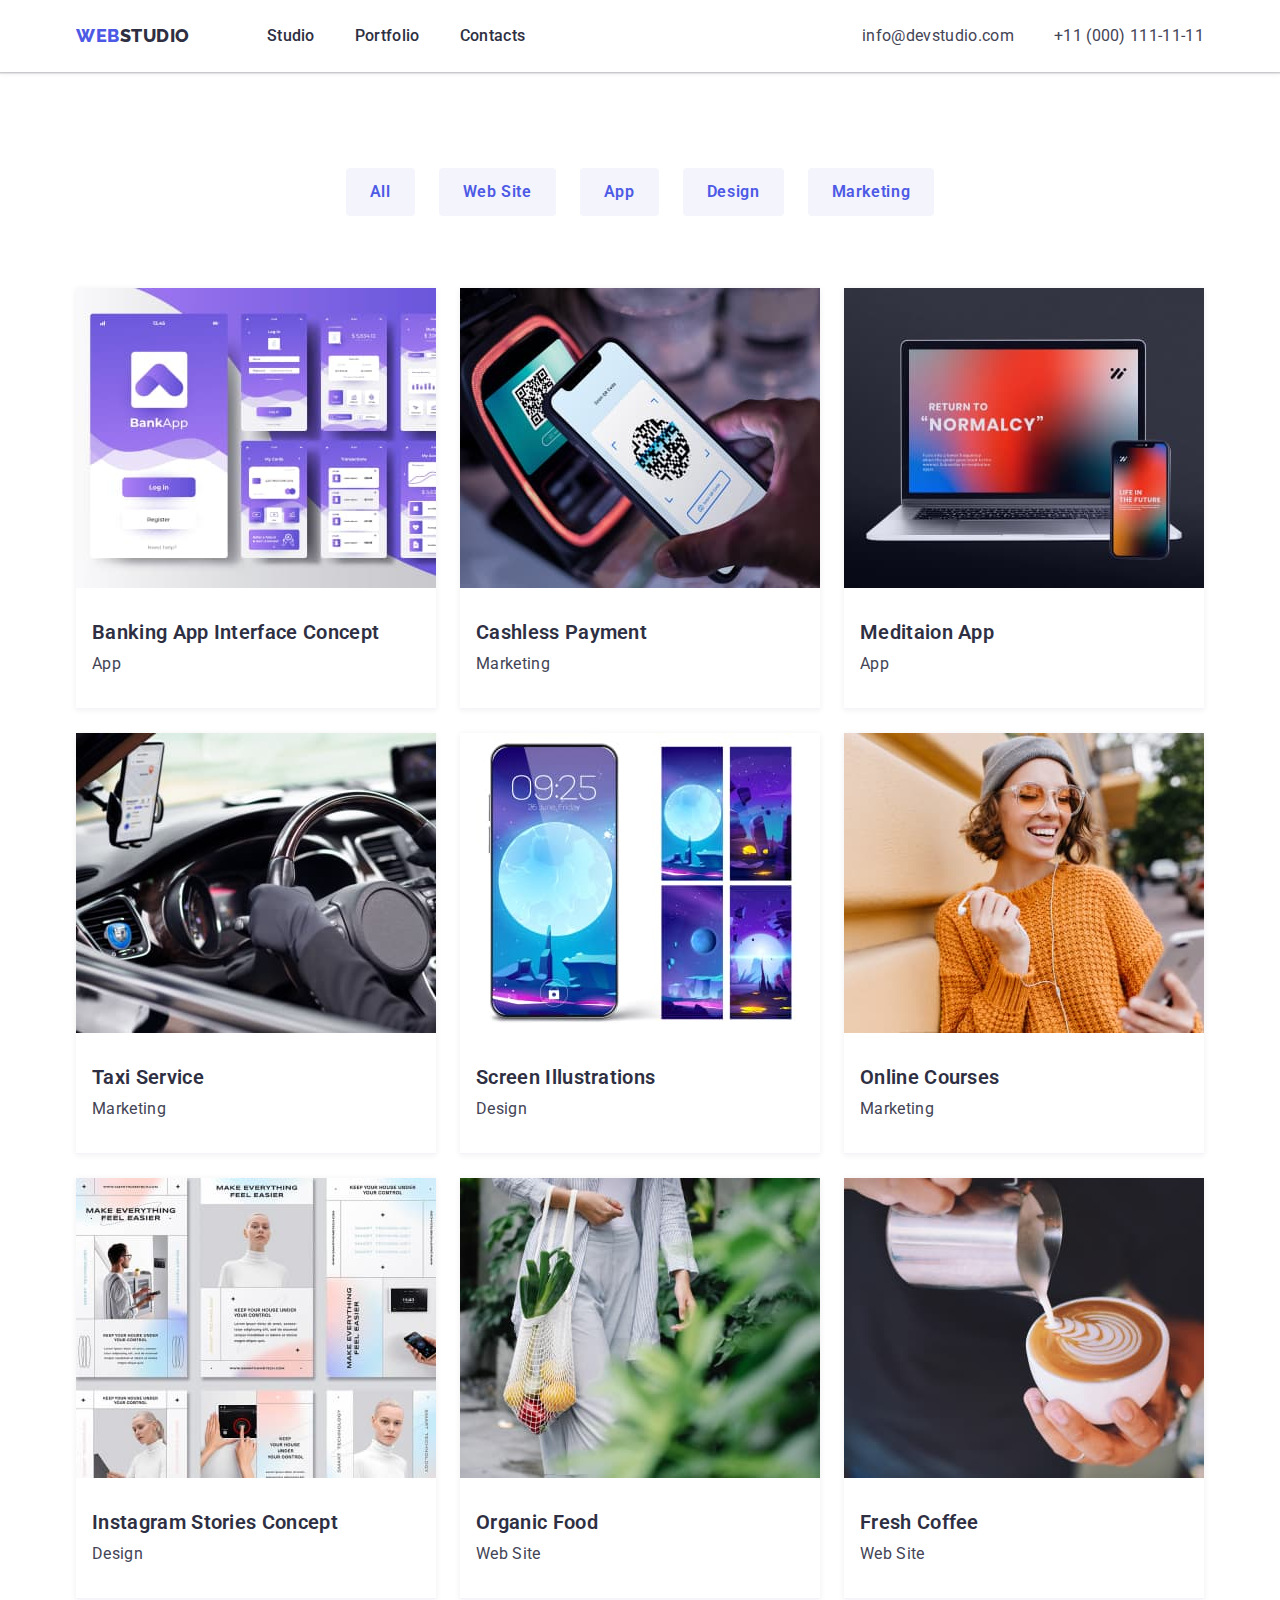
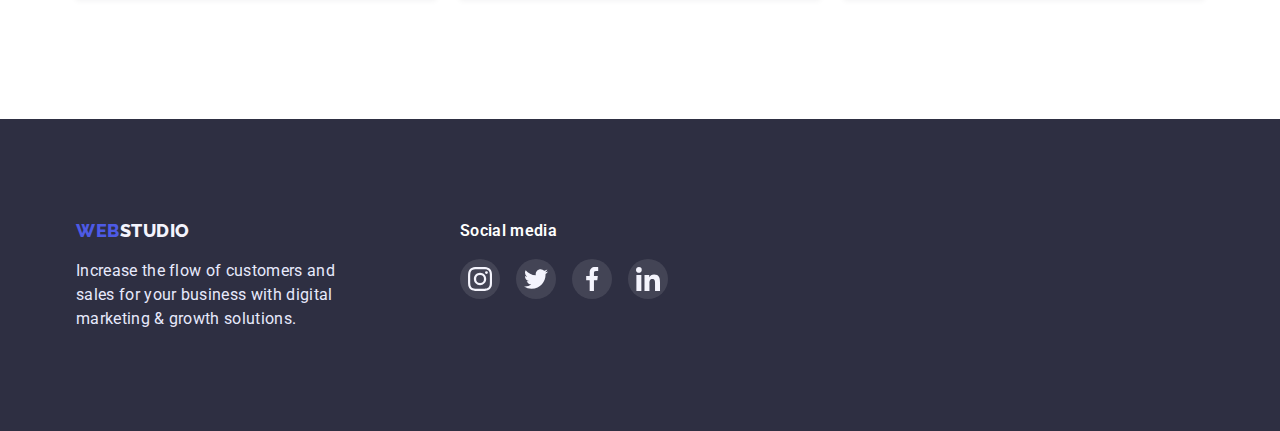
==== portfolio.html @ a47e3910 "Initial commit" ====
<!DOCTYPE html>
<html lang="en">
  <head>
    <meta charset="UTF-8" />
    <meta http-equiv="X-UA-Compatible" content="IE=edge" />
    <meta name="viewport" content="width=device-width, initial-scale=1.0" />
    <title>Portfolio</title>
    <link rel="preconnect" href="https://fonts.googleapis.com" />
    <link rel="preconnect" href="https://fonts.gstatic.com" crossorigin />
    <link
      href="https://fonts.googleapis.com/css2?family=Raleway:wght@700&family=Roboto:wght@400;500;700;900&display=swap"
      rel="stylesheet"
    />
    <link
      rel="stylesheet"
      href="https://cdn.jsdelivr.net/npm/modern-normalize@1.1.0/modern-normalize.min.css"
    />
    <link rel="stylesheet" href="./css/styles.css" />
  </head>

  <body>
    <!-- Header -->
    <header class="header">
      <div class="container header-container">
        <nav class="navigation">
          <a href="index.html" class="logo link">WEB<span class="header-logo">STUDIO</span></a>
          <ul class="navigation-list list">
            <li class="navigation-item">
              <a class="navigation-link link" href="index.html">Studio</a>
            </li>
            <li class="navigation-item">
              <a class="navigation-link link" href="portfolio.html">Portfolio</a>
            </li>
            <li class="navigation-item"><a class="navigation-link link" href="/">Contacts</a></li>
          </ul>
        </nav>
        <ul class="contact-list list">
          <li class="contact-item">
            <a class="contact-link link" href="mailto:info@devstudio.com">info@devstudio.com</a>
          </li>
          <li class="contact-item">
            <a class="contact-link link" href="tel:+110001111111">+11 (000) 111-11-11</a>
          </li>
        </ul>
      </div>
    </header>

    <!-- main content -->
    <main>
      <!-- filter -->
      <section class="work section">
        <div class="container">
          <ul class="filter-list list">
            <li class="filter-item">
              <button class="filter-buttons buttons" type="button">All</button>
            </li>
            <li class="filter-item">
              <button class="filter-buttons buttons" type="button">Web Site</button>
            </li>
            <li class="filter-item">
              <button class="filter-buttons buttons" type="button">App</button>
            </li>
            <li class="filter-item">
              <button class="filter-buttons buttons" type="button">Design</button>
            </li>
            <li class="filter-item">
              <button class="filter-buttons buttons" type="button">Marketing</button>
            </li>
          </ul>

          <!-- Works -->
          <h1 class="visually-hidden">Works</h1>
          <ul class="work-list list">
            <li class="work-item">
              <a class="work-link link" href="/">
                <img
                  src="image/portfolio/banking-app.jpg"
                  alt="Banking App"
                  width="360"
                  height="300"
                />
                <div class="portfolio-content-wrapper">
                  <h2 class="section-head">Banking App Interface Concept</h2>
                  <p class="work-projects">App</p>
                </div>
              </a>
            </li>
            <li class="work-item">
              <a class="work-link link" href="/">
                <img
                  src="image/portfolio/cashless-payment.jpg"
                  alt="Cashless Payment"
                  width="360"
                  height="300"
                />
                <div class="portfolio-content-wrapper">
                  <h2 class="section-head">Cashless Payment</h2>
                  <p class="work-projects">Marketing</p>
                </div>
              </a>
            </li>
            <li class="work-item">
              <a class="work-link link" href="/">
                <img
                  src="image/portfolio/meditation-app.jpg"
                  alt="Meditation App"
                  width="360"
                  height="300"
                />
                <div class="portfolio-content-wrapper">
                  <h2 class="section-head">Meditaion App</h2>
                  <p class="work-projects">App</p>
                </div>
              </a>
            </li>
            <li class="work-item">
              <a class="work-link link" href="/">
                <img
                  src="image/portfolio/taxi-service.jpg"
                  alt="Taxi Service"
                  width="360"
                  height="300"
                />
                <div class="portfolio-content-wrapper">
                  <h2 class="section-head">Taxi Service</h2>
                  <p class="work-projects">Marketing</p>
                </div>
              </a>
            </li>
            <li class="work-item">
              <a class="work-link link" href="/">
                <img
                  src="image/portfolio/screen-illustrations.jpg"
                  alt="Screen Illustration"
                  width="360"
                  height="300"
                />
                <div class="portfolio-content-wrapper">
                  <h2 class="section-head">Screen Illustrations</h2>
                  <p class="work-projects">Design</p>
                </div>
              </a>
            </li>
            <li class="work-item">
              <a class="work-link link" href="/">
                <img
                  src="image/portfolio/online-cources.jpg"
                  alt="Online Courses"
                  width="360"
                  height="300"
                />
                <div class="portfolio-content-wrapper">
                  <h2 class="section-head">Online Courses</h2>
                  <p class="work-projects">Marketing</p>
                </div>
              </a>
            </li>
            <li class="work-item">
              <a class="work-link link" href="/">
                <img
                  src="image/portfolio/stories-concept.jpg"
                  alt="Instagram Stories Concept"
                  width="360"
                  height="300"
                />
                <div class="portfolio-content-wrapper">
                  <h2 class="section-head">Instagram Stories Concept</h2>
                  <p class="work-projects">Design</p>
                </div>
              </a>
            </li>
            <li class="work-item">
              <a class="work-link link" href="/">
                <img
                  src="image/portfolio/organic-food.jpg"
                  alt="Organic Food"
                  width="360"
                  height="300"
                />
                <div class="portfolio-content-wrapper">
                  <h2 class="section-head">Organic Food</h2>
                  <p class="work-projects">Web Site</p>
                </div>
              </a>
            </li>
            <li class="work-item">
              <a class="work-link link" href="/">
                <img
                  src="image/portfolio/fresh-coffee.jpg"
                  alt="Fresh Coffee"
                  width="360"
                  height="300"
                />
                <div class="portfolio-content-wrapper">
                  <h2 class="section-head">Fresh Coffee</h2>
                  <p class="work-projects">Web Site</p>
                </div>
              </a>
            </li>
          </ul>
        </div>
      </section>
    </main>

    <!-- Footer -->
    <footer class="footer">
      <div class="container">
        <div class="footer-container">
          <a href="index.html" class="logo link">WEB<span class="footer-logo">STUDIO</span></a>
          <p class="footer-text">
            Increase the flow of customers and sales for your business with digital marketing &
            growth solutions.
          </p>
        </div>
        <div class="footer-social-container">
          <p class="social-media">Social media</p>
          <ul class="footer-social-list list">
            <li class="footer-social-item">
              <a href="/" class="footer-social-link link">
                <svg class="footer-social-icon">
                  <use href="./image/sprite.svg#icon-instagram"></use>
                </svg>
              </a>
            </li>
            <li class="footer-social-item">
              <a href="/" class="footer-social-link link">
                <svg class="footer-social-icon">
                  <use href="./image/sprite.svg#icon-twitter"></use>
                </svg>
              </a>
            </li>
            <li class="footer-social-item">
              <a href="/" class="footer-social-link link">
                <svg class="footer-social-icon">
                  <use href="./image/sprite.svg#icon-facebook"></use>
                </svg>
              </a>
            </li>
            <li class="footer-social-item">
              <a href="/" class="footer-social-link link">
                <svg class="footer-social-icon">
                  <use href="./image/sprite.svg#icon-linkedin"></use>
                </svg>
              </a>
            </li>
          </ul>
        </div>
      </div>
    </footer>
  </body>
</html>
---- css/styles.css ----
/* __________VAR____________ */
:root {
	--primary-brand-color: #4D5AE5;
	--dark-color: #2E2F42;
	--text-color: #434455;
	--sub-text-color: #8E8F99;
	--accent-color: #E7E9FC;
	--light-color: #F4F4FD;
	--doc-color: #FFFFFF;
	--active-hero-button: #404BBF;
	--portfolio-page-color: #E5E5E5;
	--social-active-color:#31D0AA;

	--main-value: 24px;
}


/* ___________BODY STYLES____ */

h1,
h2,
h3,
h4,
p {
	margin-top: 0;
	margin-bottom: 0;
}

img {
	display: block;
	max-width: 100%;
}

ul,
ol {
	margin-top: 0;
	margin-bottom: 0;
	padding-left: 0;
}

body {
	font-family: 'Roboto', sans-serif;
	font-size: 16px;
	line-height: 1.5;
	letter-spacing: 0.02em;
	background-color: var(--doc-color);
	color: var(--text-color)
}

.container {
	width: 1158px;
	padding-left: 15px;
	padding-right: 15px;
	margin-left: auto;
	margin-right: auto;
}

.list {
	list-style: none;
}

.link {
	text-decoration: none;
}

.buttons {
	font-family: 'Roboto', sans-serif;
	font-weight: 600;
	font-size: 16px;
	letter-spacing: 0.04em;
	align-items: center;
	border: 0;
}

.buttons:hover,
.buttons:focus {
	cursor: pointer;
}

.visually-hidden {
	position: absolute;
	width: 1px;
	height: 1px;
	margin: -1px;
	border: 0;
	padding: 0;
	white-space: nowrap;
	clip-path: inset(100%);
	clip: rect(0 0 0 0);
	overflow: hidden;
}

/* ___________HEADER__________ */
.header {
	
	box-shadow: 
		0px 2px 1px rgba(46, 47, 66, 0.08),
		0px 1px 1px rgba(46, 47, 66, 0.16),
		0px 1px 6px rgba(46, 47, 66, 0.08);
}

.header-container {
	display: flex;
	align-items: center;

}

.navigation {
	color: var(--dark-color);

	display: flex;
	align-items: center;
}

.logo {
	font-family: 'Raleway', sans-serif;
	font-weight: 800;
	font-size: 18px;
	line-height: 1.33;
	letter-spacing: 0.03em;
	color: var(--primary-brand-color);

	margin-right: 77px;

    display: inline-block;
	padding-top: var(--main-value);
	padding-bottom: var(--main-value);
}

.navigation-link:hover,
.navigation-link:focus {
	color: #434455;
}

.navigation-link:active,
.contact-link:hover,
.contact-link:focus {
	color: var(--primary-brand-color);
}

.header-logo {
	color: var(--dark-color);
}

.navigation-list {
	display: flex;
}

.navigation-item {}

.navigation-item:not(:last-child) {
	margin-right: 40px;
}

.navigation-link {
    display: inline-block;
    padding-top: var(--main-value);
	padding-bottom: var(--main-value);

	color: inherit;
	font-weight: 500;

}

.contact-list {
	display: flex;
	align-items: center;
	margin-left: auto;
}

.contact-item {}

.contact-item:not(:last-child) {
	margin-right: 40px;
}

.contact-link {
	color: var(--text-color);

	display: inline-block;
	padding-top: var(--main-value);
	padding-bottom: var(--main-value);
}

/* ___________MAIN____________ */
.section-head {
	font-weight: 600;
	color: var(--dark-color);
	font-size: 20px;
	line-height: 1.2;

	margin-bottom: 8px;
}

.section-title {
	font-weight: 600;
	color: var(--dark-color);
	text-align: center;
	font-size: 36px;
	line-height: 1.1;

	margin-bottom: 72px;
}

.section {
	padding-top: 120px;
	padding-bottom: 120px;
}


/* ___________HERO____________ */
.hero {
	font-weight: 600;

	background-color: var(--dark-color);
	background-image:
	linear-gradient(rgba(46, 47, 66, 0.7),rgba(46, 47, 66, 0.7)),
	url(../image/main/bg.jpg);
	background-size: cover;
	background-repeat: no-repeat;
	background-position:center;

	max-width: 1440px;
	padding-top: 192px;
	padding-bottom: 192px;
	margin: 0 auto;
}

.hero-head {

	font-size: 56px;
	line-height: 1.07;
	text-align: center;
	margin-left: auto;
	margin-right: auto;
	color: var(--doc-color);

	width: 492px;
	margin-bottom: 48px;
}

.hero-button {
	display: block;
	margin-left: auto;
	margin-right: auto;
	line-height: 1.19;
	background: var(--primary-brand-color);
	color: var(--doc-color);

	padding: 16px 32px;
	box-shadow: 0px 4px 4px rgba(0, 0, 0, 0.15);
	border-radius: 4px;


}

.hero-button:hover,
.hero-button:focus {
	box-shadow: 0px 1px 6px rgba(46, 47, 66, 0.08),
				0px 1px 1px rgba(46, 47, 66, 0.16),
				0px 2px 1px rgba(46, 47, 66, 0.08);
}

.hero-button:active {
	background-color: var(--active-hero-button);
	box-shadow: 0px 4px 4px rgba(0, 0, 0, 0.15);
}


/* ___________SOFT SKILLS_____ */

.soft-skills {
	padding-bottom: 0;
}


.soft-skill-list {
	display: flex;
	flex-wrap: wrap;

	margin-left: calc(-1*var(--main-value));
	margin-bottom: calc(-1*var(--main-value));

}

.soft-skill-items {
	flex-basis: calc(100%/4 - var(--main-value));
	margin-left: var(--main-value);
	margin-bottom: var(--main-value);
}

.soft-skill-container {
	display: flex;
	justify-content: center;
	align-items: center;
	margin-bottom: 8px;

	width: 264px;
	height: 112px;

	background-color:var(--light-color);
	
}

.soft-skill-icons {
	width: 64px;
	height: 64px;
	}

.soft-skill-text {}

/* ___________WHAT WE DOING___ */
.doing {}

.doing-list {
	display: flex;
	flex-wrap: wrap;

	margin-left: calc(-1*var(--main-value));
	margin-bottom: calc(-1*var(--main-value));
}

.doing-item {
	flex-basis: calc(100%/3 - var(--main-value));
	margin-left: var(--main-value);
	margin-bottom: var(--main-value);
}


/* ___________TEAM____________ */
.team {
	background-color: var(--light-color);
}

.team-list {
	display: flex;
	flex-wrap: wrap;

	margin-left: calc(-1*var(--main-value));
	margin-bottom: calc(-1*var(--main-value));

}

.team-item {
	flex-basis: calc(100%/4 - var(--main-value));
	margin-left: var(--main-value);
	margin-bottom: var(--main-value);

	background-color: var(--doc-color);
	box-shadow:
		0px 1px 6px rgba(46, 47, 66, 0.08),
		0px 1px 1px rgba(46, 47, 66, 0.16),
		0px 2px 1px rgba(46, 47, 66, 0.08);
	border-radius: 0px 0px 4px 4px;
	padding-bottom: 32px;
}

.team-member {
	margin-bottom: 32px;
}

.team-item>.section-head {
	text-align: center;
}


.team-position {
	text-align: center;
	margin-bottom: 12px;
}

.team-social-list {
	display: flex;
	justify-content: center;
	align-items:center;
	gap:24px;
	
}

.team-social-item {
		width:40px;
	    height:40px;

}

.team-social-link {
	width: 100%;
	height:100%;
	display: flex;
	justify-content: center;
	align-items: center;
	border-radius: 50%;


    background-color: var(--primary-brand-color);



}

.team-social-icon {
    width: 16px;
    height: 16px;
	fill:var(--light-color)
}


/* ____CUSTOMERS____ */

.customers {
}

.customer-list {
	display: flex;
	gap:24px;
	justify-content: center;
	align-items: center;
	}

.customer-item{
	width: 168px;
	height: 88px;
}

.customer-link:hover,
.customer-link:focus{
	border-color: var(--primary-brand-color);
}

.customer-link:hover .customer-icon,
.customer-link:focus .customer-icon{
	fill:var(--primary-brand-color);
}

.customer-link{
	display:flex;
	justify-content: center;
	align-items: center;
	border: 1px solid #8E8F99;
    border-radius: 4px; 
	width: 100%;
	height: 100%;
}

.customer-icon {
 	fill:var(--sub-text-color);
}



/* ___________FOOTER__________ */
.footer {
	background-color: var(--dark-color);

	padding-top: 100px;
	padding-bottom: 100px;
	}

.footer>.container{
	display: flex;
}

.footer-container {
}

.footer .logo{
	margin-right: 0;
	padding: 0;
    margin-bottom: 16px;
}

.footer-logo {
	color: var(--light-color);

}


.footer-text {
	color: var(--accent-color);
	max-width: 264px;
 
}

.footer-social-container {
	margin-left: 120px;
}

.social-media {
font-weight: 600;
line-height: 1.5;

color: var(--doc-color);
margin-bottom: 16px;
}
.footer-social-list {
	display:flex;
	gap: 16px;
}
.footer-social-item {
	display: flex;
	justify-content: center;
	align-items: center;

	width: 40px;
	height: 40px;

}
.footer-social-link {
	display: flex;
	justify-content: center;
	align-items: center;

	background-color: rgba(255, 255, 255, 0.1);
	border-radius: 50%;

	width: 100%;
	height: 100%;
}

.footer-social-link:hover,
.footer-social-link:focus{
	background-color:var(--social-active-color);
}

.footer-social-icon {
	width:24px;
	height:24px;
	fill:var(--light-color)
}


/* ___________PORTFOLIO________ */

.work {	
	padding-top: 96px;
}

/* ___________FILTER___________ */

.filter-list {
	display: flex;
	justify-content: center;

	margin-bottom: 72px;

}

.filter-item:not(:first-child) {
	margin-left: var(--main-value);
}

.filter-buttons {
	line-height: 1.5;

	color: var(--primary-brand-color);
	background-color: var(--light-color);
	border:0;
	border-radius: 4px;

	padding: 12px 24px;
}

.filter-buttons:active,
.filter-buttons:hover,
.filter-buttons:focus {
	background-color: var(--primary-brand-color);
	color: var(--doc-color);
	box-shadow: 0px 3px 1px rgba(0, 0, 0, 0.1),
				0px 2px 1px rgba(0, 0, 0, 0.08),
				0px 2px 2px rgba(0, 0, 0, 0.12);
}

/* ___________WORKS____________ */

.work-list {
	display: flex;
	flex-wrap: wrap;

	margin-left: calc(-1*var(--main-value));
	margin-bottom: calc(-1*var(--main-value));
}

.work-item {
	flex-basis: calc(100%/3 - var(--main-value));
	margin-left: var(--main-value);
	margin-bottom: var(--main-value);

}



.work-link {
	display: block;
	color: inherit;

	border-bottom: 0.5px solid #F4F4FD;
	box-shadow: 0px 1px 6px rgba(46, 47, 66, 0.08);
	background-color: var(--doc-color);
}

.work-link:hover,
.work-link:focus{
    box-shadow: 0px 1px 6px rgba(46, 47, 66, 0.08), 
				0px 1px 1px rgba(46, 47, 66, 0.16), 
				0px 2px 1px rgba(46, 47, 66, 0.08);
}

.work-link>img {}

.portfolio-content-wrapper{
padding-top: 32px;
padding-bottom: 32px;
padding-left: 16px;
}

.work-projects {}
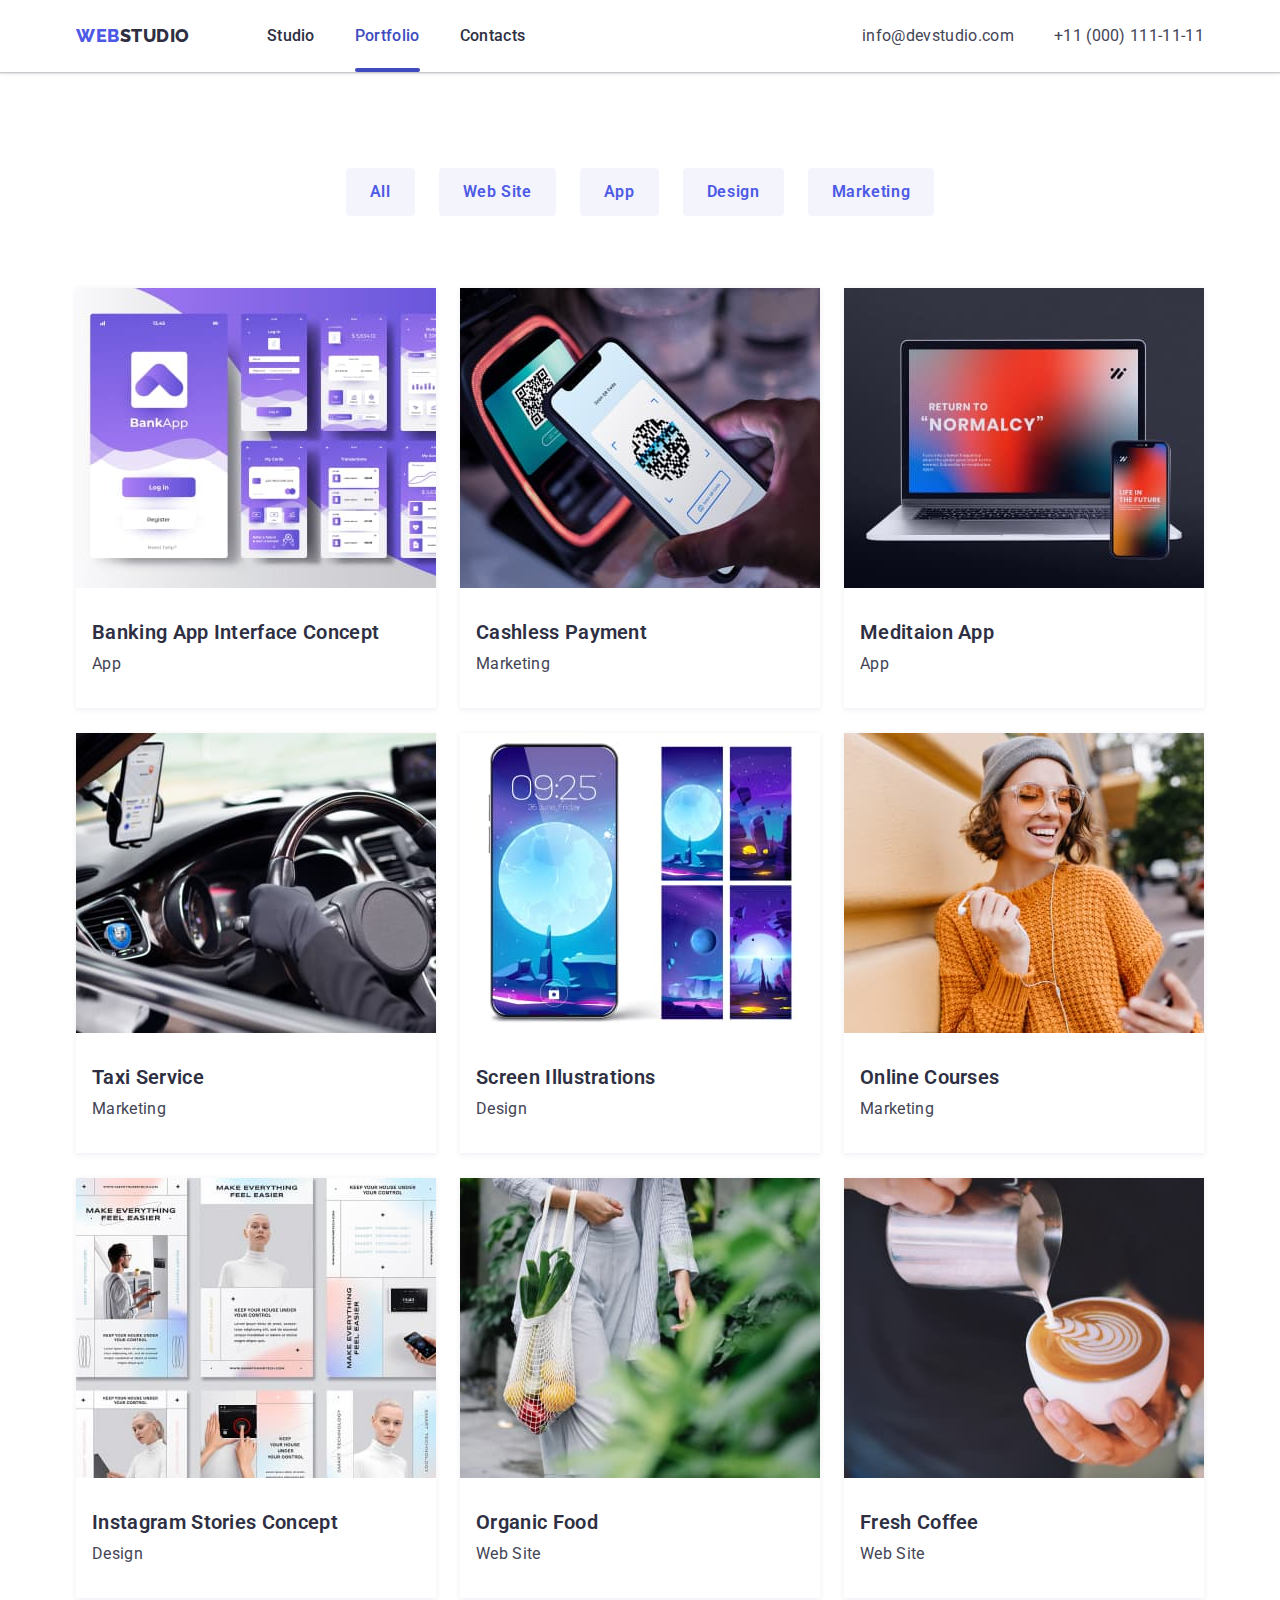
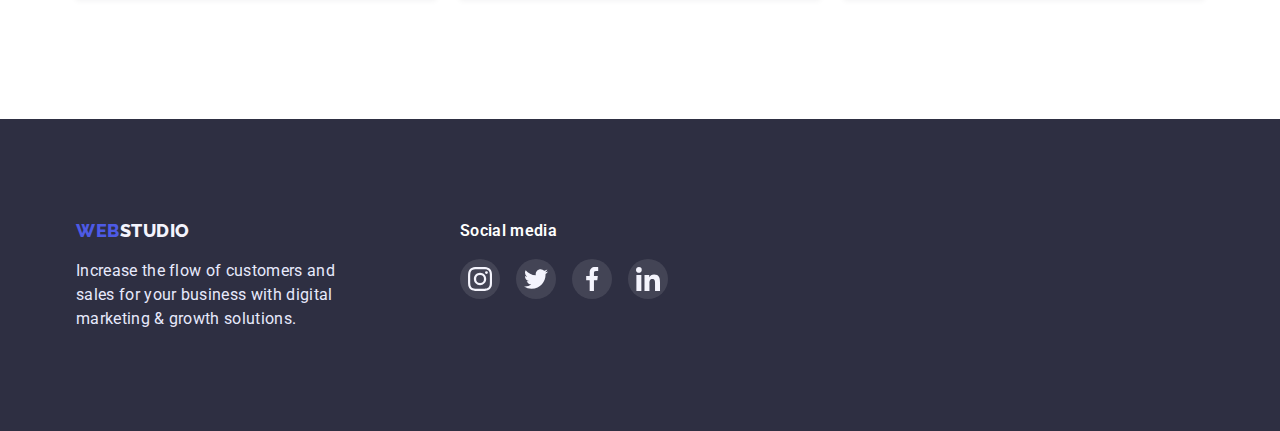
==== commit b4db6e2e: "add class current" ====
--- a/portfolio.html
+++ b/portfolio.html
@@ -29,7 +29,7 @@
               <a class="navigation-link link" href="index.html">Studio</a>
             </li>
             <li class="navigation-item">
-              <a class="navigation-link link" href="portfolio.html">Portfolio</a>
+              <a class="navigation-link link current" href="portfolio.html">Portfolio</a>
             </li>
             <li class="navigation-item"><a class="navigation-link link" href="/">Contacts</a></li>
           </ul>
@@ -73,12 +73,18 @@
           <ul class="work-list list">
             <li class="work-item">
               <a class="work-link link" href="/">
-                <img
-                  src="image/portfolio/banking-app.jpg"
-                  alt="Banking App"
-                  width="360"
-                  height="300"
-                />
+                <div class="work-overlay">
+                  <img
+                    src="image/portfolio/banking-app.jpg"
+                    alt="Banking App"
+                    width="360"
+                    height="300"
+                  />
+                  <p class="work-overlay-text">
+                    14 Stylish and User-Friendly App Design Concepts · Task Manager App · Calorie
+                    Tracker App · Exotic Fruit Ecommerce App · Cloud Storage App
+                  </p>
+                </div>
                 <div class="portfolio-content-wrapper">
                   <h2 class="section-head">Banking App Interface Concept</h2>
                   <p class="work-projects">App</p>
@@ -87,12 +93,18 @@
             </li>
             <li class="work-item">
               <a class="work-link link" href="/">
-                <img
-                  src="image/portfolio/cashless-payment.jpg"
-                  alt="Cashless Payment"
-                  width="360"
-                  height="300"
-                />
+                <div class="work-overlay">
+                  <img
+                    src="image/portfolio/cashless-payment.jpg"
+                    alt="Cashless Payment"
+                    width="360"
+                    height="300"
+                  />
+                  <p class="work-overlay-text">
+                    14 Stylish and User-Friendly App Design Concepts · Task Manager App · Calorie
+                    Tracker App · Exotic Fruit Ecommerce App · Cloud Storage App
+                  </p>
+                </div>
                 <div class="portfolio-content-wrapper">
                   <h2 class="section-head">Cashless Payment</h2>
                   <p class="work-projects">Marketing</p>
@@ -101,12 +113,18 @@
             </li>
             <li class="work-item">
               <a class="work-link link" href="/">
-                <img
-                  src="image/portfolio/meditation-app.jpg"
-                  alt="Meditation App"
-                  width="360"
-                  height="300"
-                />
+                <div class="work-overlay">
+                  <img
+                    src="image/portfolio/meditation-app.jpg"
+                    alt="Meditation App"
+                    width="360"
+                    height="300"
+                  />
+                  <p class="work-overlay-text">
+                    14 Stylish and User-Friendly App Design Concepts · Task Manager App · Calorie
+                    Tracker App · Exotic Fruit Ecommerce App · Cloud Storage App
+                  </p>
+                </div>
                 <div class="portfolio-content-wrapper">
                   <h2 class="section-head">Meditaion App</h2>
                   <p class="work-projects">App</p>
@@ -115,12 +133,18 @@
             </li>
             <li class="work-item">
               <a class="work-link link" href="/">
-                <img
-                  src="image/portfolio/taxi-service.jpg"
-                  alt="Taxi Service"
-                  width="360"
-                  height="300"
-                />
+                <div class="work-overlay">
+                  <img
+                    src="image/portfolio/taxi-service.jpg"
+                    alt="Taxi Service"
+                    width="360"
+                    height="300"
+                  />
+                  <p class="work-overlay-text">
+                    14 Stylish and User-Friendly App Design Concepts · Task Manager App · Calorie
+                    Tracker App · Exotic Fruit Ecommerce App · Cloud Storage App
+                  </p>
+                </div>
                 <div class="portfolio-content-wrapper">
                   <h2 class="section-head">Taxi Service</h2>
                   <p class="work-projects">Marketing</p>
@@ -129,12 +153,18 @@
             </li>
             <li class="work-item">
               <a class="work-link link" href="/">
-                <img
-                  src="image/portfolio/screen-illustrations.jpg"
-                  alt="Screen Illustration"
-                  width="360"
-                  height="300"
-                />
+                <div class="work-overlay">
+                  <img
+                    src="image/portfolio/screen-illustrations.jpg"
+                    alt="Screen Illustration"
+                    width="360"
+                    height="300"
+                  />
+                  <p class="work-overlay-text">
+                    14 Stylish and User-Friendly App Design Concepts · Task Manager App · Calorie
+                    Tracker App · Exotic Fruit Ecommerce App · Cloud Storage App
+                  </p>
+                </div>
                 <div class="portfolio-content-wrapper">
                   <h2 class="section-head">Screen Illustrations</h2>
                   <p class="work-projects">Design</p>
@@ -143,12 +173,18 @@
             </li>
             <li class="work-item">
               <a class="work-link link" href="/">
-                <img
-                  src="image/portfolio/online-cources.jpg"
-                  alt="Online Courses"
-                  width="360"
-                  height="300"
-                />
+                <div class="work-overlay">
+                  <img
+                    src="image/portfolio/online-cources.jpg"
+                    alt="Online Courses"
+                    width="360"
+                    height="300"
+                  />
+                  <p class="work-overlay-text">
+                    14 Stylish and User-Friendly App Design Concepts · Task Manager App · Calorie
+                    Tracker App · Exotic Fruit Ecommerce App · Cloud Storage App
+                  </p>
+                </div>
                 <div class="portfolio-content-wrapper">
                   <h2 class="section-head">Online Courses</h2>
                   <p class="work-projects">Marketing</p>
@@ -157,12 +193,18 @@
             </li>
             <li class="work-item">
               <a class="work-link link" href="/">
-                <img
-                  src="image/portfolio/stories-concept.jpg"
-                  alt="Instagram Stories Concept"
-                  width="360"
-                  height="300"
-                />
+                <div class="work-overlay">
+                  <img
+                    src="image/portfolio/stories-concept.jpg"
+                    alt="Instagram Stories Concept"
+                    width="360"
+                    height="300"
+                  />
+                  <p class="work-overlay-text">
+                    14 Stylish and User-Friendly App Design Concepts · Task Manager App · Calorie
+                    Tracker App · Exotic Fruit Ecommerce App · Cloud Storage App
+                  </p>
+                </div>
                 <div class="portfolio-content-wrapper">
                   <h2 class="section-head">Instagram Stories Concept</h2>
                   <p class="work-projects">Design</p>
@@ -171,12 +213,18 @@
             </li>
             <li class="work-item">
               <a class="work-link link" href="/">
-                <img
-                  src="image/portfolio/organic-food.jpg"
-                  alt="Organic Food"
-                  width="360"
-                  height="300"
-                />
+                <div class="work-overlay">
+                  <img
+                    src="image/portfolio/organic-food.jpg"
+                    alt="Organic Food"
+                    width="360"
+                    height="300"
+                  />
+                  <p class="work-overlay-text">
+                    14 Stylish and User-Friendly App Design Concepts · Task Manager App · Calorie
+                    Tracker App · Exotic Fruit Ecommerce App · Cloud Storage App
+                  </p>
+                </div>
                 <div class="portfolio-content-wrapper">
                   <h2 class="section-head">Organic Food</h2>
                   <p class="work-projects">Web Site</p>
@@ -185,12 +233,18 @@
             </li>
             <li class="work-item">
               <a class="work-link link" href="/">
-                <img
-                  src="image/portfolio/fresh-coffee.jpg"
-                  alt="Fresh Coffee"
-                  width="360"
-                  height="300"
-                />
+                <div class="work-overlay">
+                  <img
+                    src="image/portfolio/fresh-coffee.jpg"
+                    alt="Fresh Coffee"
+                    width="360"
+                    height="300"
+                  />
+                  <p class="work-overlay-text">
+                    14 Stylish and User-Friendly App Design Concepts · Task Manager App · Calorie
+                    Tracker App · Exotic Fruit Ecommerce App · Cloud Storage App
+                  </p>
+                </div>
                 <div class="portfolio-content-wrapper">
                   <h2 class="section-head">Fresh Coffee</h2>
                   <p class="work-projects">Web Site</p>
--- a/css/styles.css
+++ b/css/styles.css
@@ -1,5 +1,6 @@
-/* __________VAR____________ */
+/*========================VAR=====================*/
 :root {
+	/* ========COLOR-GAMMA============ */
 	--primary-brand-color: #4D5AE5;
 	--dark-color: #2E2F42;
 	--text-color: #434455;
@@ -10,13 +11,30 @@
 	--active-hero-button: #404BBF;
 	--portfolio-page-color: #E5E5E5;
 	--social-active-color:#31D0AA;
-
+	/* ========/COLOR-GAMMA============ */
+
+	/* ========MODAL-GAMMA============= */
+	--backdrop-color:rgba(46, 47, 66, 0.4);
+	--modal-window:#FCFCFC;
+	/* ========/MODAL-GAMMA============= */
+
+	/* ===============INDEX============= */
+	--backdrop-idx:100;
+	--modal-idx:1000;
+	/* ==============/INDEX============= */
+
+	/* ===============VALUE============= */
 	--main-value: 24px;
-}
-
-
-/* ___________BODY STYLES____ */
-
+	/* ==============/VALUE============= */
+
+	/* ==============TRANSITION========= */
+	--main-cubic-bezier:cubic-bezier(0.4, 0, 0.2, 1);
+	--main-duration:250ms;
+	/* =============/TRANSITION========= */
+}
+/*========================/VAR=====================*/
+
+/* =====================BODY-STYLES================ */
 h1,
 h2,
 h3,
@@ -43,6 +61,7 @@
 	font-size: 16px;
 	line-height: 1.5;
 	letter-spacing: 0.02em;
+
 	background-color: var(--doc-color);
 	color: var(--text-color)
 }
@@ -64,12 +83,15 @@
 }
 
 .buttons {
+	align-items: center;
+	border: 0;
+
 	font-family: 'Roboto', sans-serif;
 	font-weight: 600;
 	font-size: 16px;
 	letter-spacing: 0.04em;
-	align-items: center;
-	border: 0;
+
+	
 }
 
 .buttons:hover,
@@ -89,10 +111,10 @@
 	clip: rect(0 0 0 0);
 	overflow: hidden;
 }
-
-/* ___________HEADER__________ */
+/* =====================/BODY-STYLES================ */
+
+/* =====================HEADER====================== */
 .header {
-	
 	box-shadow: 
 		0px 2px 1px rgba(46, 47, 66, 0.08),
 		0px 1px 1px rgba(46, 47, 66, 0.16),
@@ -102,116 +124,145 @@
 .header-container {
 	display: flex;
 	align-items: center;
-
 }
 
 .navigation {
+	display: flex;
+	align-items: center;
+
 	color: var(--dark-color);
-
-	display: flex;
-	align-items: center;
 }
 
 .logo {
+    display: inline-block;
+	padding-top: var(--main-value);
+	padding-bottom: var(--main-value);
+	margin-right: 77px;
+
 	font-family: 'Raleway', sans-serif;
 	font-weight: 800;
 	font-size: 18px;
 	line-height: 1.33;
 	letter-spacing: 0.03em;
+
 	color: var(--primary-brand-color);
-
-	margin-right: 77px;
+}
+
+.header-logo {
+	color: var(--dark-color);
+}
+
+.navigation-list {
+	display: flex;
+}
+
+.navigation-item {}
+
+.navigation-item:not(:last-child) {
+	margin-right: 40px;
+}
+
+.navigation-link {
+	position: relative;
 
     display: inline-block;
+    padding-top: var(--main-value);
+	padding-bottom: var(--main-value);
+
+	font-weight: 500;
+
+	color: inherit;
+	
+	transition: color var(--main-duration) var(--main-cubic-bezier);
+}
+
+.navigation-link.current{
+	color: var(--active-hero-button);
+}
+.navigation-link::after{
+	content: '';
+
+	transition: background-color var(--main-duration) var(--main-cubic-bezier);
+}
+
+.navigation-link.current.navigation-link::after{
+	content: '';
+
+	position:absolute;
+	bottom:0;
+	left:0;
+
+	width:100%;
+	height:4px;
+	border-radius: 2px;
+	background-color: var(--active-hero-button);
+}
+
+.contact-list {
+	display: flex;
+	align-items: center;
+	margin-left: auto;
+}
+
+.contact-item {}
+
+.contact-item:not(:last-child) {
+	margin-right: 40px;
+}
+
+.contact-link {
+	display: inline-block;
 	padding-top: var(--main-value);
 	padding-bottom: var(--main-value);
-}
-
-.navigation-link:hover,
-.navigation-link:focus {
-	color: #434455;
-}
-
-.navigation-link:active,
+	
+	color: var(--text-color);
+
+	transition: color var(--main-duration) var(--main-cubic-bezier);
+}
+
 .contact-link:hover,
 .contact-link:focus {
 	color: var(--primary-brand-color);
 }
-
-.header-logo {
-	color: var(--dark-color);
-}
-
-.navigation-list {
-	display: flex;
-}
-
-.navigation-item {}
-
-.navigation-item:not(:last-child) {
-	margin-right: 40px;
-}
-
-.navigation-link {
-    display: inline-block;
-    padding-top: var(--main-value);
-	padding-bottom: var(--main-value);
-
-	color: inherit;
-	font-weight: 500;
-
-}
-
-.contact-list {
-	display: flex;
-	align-items: center;
-	margin-left: auto;
-}
-
-.contact-item {}
-
-.contact-item:not(:last-child) {
-	margin-right: 40px;
-}
-
-.contact-link {
-	color: var(--text-color);
-
-	display: inline-block;
-	padding-top: var(--main-value);
-	padding-bottom: var(--main-value);
-}
-
-/* ___________MAIN____________ */
+/* =====================/HEADER====================== */
+
+/* =====================MAIN====================== */
 .section-head {
+	margin-bottom: 8px;
+
 	font-weight: 600;
-	color: var(--dark-color);
 	font-size: 20px;
 	line-height: 1.2;
 
-	margin-bottom: 8px;
+	color: var(--dark-color);
 }
 
 .section-title {
+	margin-bottom: 72px;
+	text-align: center;
+
 	font-weight: 600;
-	color: var(--dark-color);
-	text-align: center;
 	font-size: 36px;
 	line-height: 1.1;
-
-	margin-bottom: 72px;
+	
+	color: var(--dark-color);
 }
 
 .section {
 	padding-top: 120px;
 	padding-bottom: 120px;
 }
-
-
-/* ___________HERO____________ */
+/* =====================/MAIN====================== */
+
+/* =====================HERO====================== */
 .hero {
+	max-width: 1440px;
+	padding-top: 192px;
+	padding-bottom: 192px;
+	margin: 0 auto;
+	
 	font-weight: 600;
-
+	
 	background-color: var(--dark-color);
 	background-image:
 	linear-gradient(rgba(46, 47, 66, 0.7),rgba(46, 47, 66, 0.7)),
@@ -219,56 +270,44 @@
 	background-size: cover;
 	background-repeat: no-repeat;
 	background-position:center;
-
-	max-width: 1440px;
-	padding-top: 192px;
-	padding-bottom: 192px;
-	margin: 0 auto;
 }
 
 .hero-head {
+	width: 492px;
+	margin-bottom: 48px;
+	margin-right: auto;
+	margin-left: auto;
+	text-align: center;
 
 	font-size: 56px;
 	line-height: 1.07;
-	text-align: center;
+
+	color: var(--doc-color);
+}
+
+.hero-button {
+	display: block;
+	padding: 16px 32px;
 	margin-left: auto;
 	margin-right: auto;
+
+	line-height: 1.19;
+
+	background-color: var(--primary-brand-color);
 	color: var(--doc-color);
-
-	width: 492px;
-	margin-bottom: 48px;
-}
-
-.hero-button {
-	display: block;
-	margin-left: auto;
-	margin-right: auto;
-	line-height: 1.19;
-	background: var(--primary-brand-color);
-	color: var(--doc-color);
-
-	padding: 16px 32px;
 	box-shadow: 0px 4px 4px rgba(0, 0, 0, 0.15);
 	border-radius: 4px;
 
-
+	transition: background-color var(--main-duration) var(--main-cubic-bezier);
 }
 
 .hero-button:hover,
 .hero-button:focus {
-	box-shadow: 0px 1px 6px rgba(46, 47, 66, 0.08),
-				0px 1px 1px rgba(46, 47, 66, 0.16),
-				0px 2px 1px rgba(46, 47, 66, 0.08);
-}
-
-.hero-button:active {
-	background-color: var(--active-hero-button);
-	box-shadow: 0px 4px 4px rgba(0, 0, 0, 0.15);
-}
-
-
-/* ___________SOFT SKILLS_____ */
-
+	background-color:var(--active-hero-button);
+}
+/* =====================/HERO====================== */
+
+/* =====================SOFT-SKILLS================ */
 .soft-skills {
 	padding-bottom: 0;
 }
@@ -277,10 +316,8 @@
 .soft-skill-list {
 	display: flex;
 	flex-wrap: wrap;
-
 	margin-left: calc(-1*var(--main-value));
 	margin-bottom: calc(-1*var(--main-value));
-
 }
 
 .soft-skill-items {
@@ -293,29 +330,27 @@
 	display: flex;
 	justify-content: center;
 	align-items: center;
-	margin-bottom: 8px;
-
 	width: 264px;
 	height: 112px;
+	margin-bottom: 8px;
 
 	background-color:var(--light-color);
-	
 }
 
 .soft-skill-icons {
 	width: 64px;
 	height: 64px;
-	}
+}
 
 .soft-skill-text {}
-
-/* ___________WHAT WE DOING___ */
+/* =====================/SOFT-SKILLS================ */
+
+/* =====================WHAT-WE-DOING================ */
 .doing {}
 
 .doing-list {
 	display: flex;
 	flex-wrap: wrap;
-
 	margin-left: calc(-1*var(--main-value));
 	margin-bottom: calc(-1*var(--main-value));
 }
@@ -325,9 +360,9 @@
 	margin-left: var(--main-value);
 	margin-bottom: var(--main-value);
 }
-
-
-/* ___________TEAM____________ */
+/* =====================/WHAT-WE-DOING================ */
+
+/* =====================TEAM========================== */
 .team {
 	background-color: var(--light-color);
 }
@@ -335,16 +370,15 @@
 .team-list {
 	display: flex;
 	flex-wrap: wrap;
-
 	margin-left: calc(-1*var(--main-value));
 	margin-bottom: calc(-1*var(--main-value));
-
 }
 
 .team-item {
 	flex-basis: calc(100%/4 - var(--main-value));
 	margin-left: var(--main-value);
 	margin-bottom: var(--main-value);
+	padding-bottom: 32px;
 
 	background-color: var(--doc-color);
 	box-shadow:
@@ -352,7 +386,6 @@
 		0px 1px 1px rgba(46, 47, 66, 0.16),
 		0px 2px 1px rgba(46, 47, 66, 0.08);
 	border-radius: 0px 0px 4px 4px;
-	padding-bottom: 32px;
 }
 
 .team-member {
@@ -374,13 +407,11 @@
 	justify-content: center;
 	align-items:center;
 	gap:24px;
-	
 }
 
 .team-social-item {
-		width:40px;
-	    height:40px;
-
+	width:40px;
+	height:40px;
 }
 
 .team-social-link {
@@ -391,31 +422,34 @@
 	align-items: center;
 	border-radius: 50%;
 
-
     background-color: var(--primary-brand-color);
 
-
-
+	transition: background-color var(--main-duration) var(--main-cubic-bezier) ;
+}
+
+.team-social-link:hover,
+.team-social-link:focus{
+	background-color:var(--active-hero-button);
 }
 
 .team-social-icon {
     width: 16px;
     height: 16px;
+	
 	fill:var(--light-color)
 }
-
-
-/* ____CUSTOMERS____ */
-
-.customers {
-}
+/* =====================/TEAM========================== */
+
+/* =====================CUSTOMERS====================== */
+
+.customers {}
 
 .customer-list {
 	display: flex;
 	gap:24px;
 	justify-content: center;
 	align-items: center;
-	}
+}
 
 .customer-item{
 	width: 168px;
@@ -436,32 +470,35 @@
 	display:flex;
 	justify-content: center;
 	align-items: center;
-	border: 1px solid #8E8F99;
-    border-radius: 4px; 
 	width: 100%;
 	height: 100%;
+
+	border: 1px solid #8E8F99;
+	border-radius: 4px; 
+
+	transition: border-color var(--main-duration) var(--main-cubic-bezier);
 }
 
 .customer-icon {
  	fill:var(--sub-text-color);
-}
-
-
-
-/* ___________FOOTER__________ */
+
+	transition: fill var(--main-duration) var(--main-cubic-bezier);
+}
+/* =====================/CUSTOMERS====================== */
+
+/* =====================FOOTER====================== */
 .footer {
-	background-color: var(--dark-color);
-
 	padding-top: 100px;
 	padding-bottom: 100px;
-	}
+
+	background-color: var(--dark-color);
+}
 
 .footer>.container{
 	display: flex;
 }
 
-.footer-container {
-}
+.footer-container {}
 
 .footer .logo{
 	margin-right: 0;
@@ -471,14 +508,13 @@
 
 .footer-logo {
 	color: var(--light-color);
-
 }
 
 
 .footer-text {
+	max-width: 264px;
+
 	color: var(--accent-color);
-	max-width: 264px;
- 
 }
 
 .footer-social-container {
@@ -486,35 +522,39 @@
 }
 
 .social-media {
-font-weight: 600;
-line-height: 1.5;
-
-color: var(--doc-color);
-margin-bottom: 16px;
-}
+	margin-bottom: 16px;
+
+	font-weight: 600;
+	line-height: 1.5;
+
+	color: var(--doc-color);
+}
+
 .footer-social-list {
 	display:flex;
 	gap: 16px;
 }
+
 .footer-social-item {
 	display: flex;
 	justify-content: center;
 	align-items: center;
-
 	width: 40px;
 	height: 40px;
 
 }
+
 .footer-social-link {
 	display: flex;
 	justify-content: center;
 	align-items: center;
+	width: 100%;
+	height: 100%;
 
 	background-color: rgba(255, 255, 255, 0.1);
 	border-radius: 50%;
 
-	width: 100%;
-	height: 100%;
+	transition: background-color var(--main-duration) var(--main-cubic-bezier);
 }
 
 .footer-social-link:hover,
@@ -525,24 +565,21 @@
 .footer-social-icon {
 	width:24px;
 	height:24px;
+
 	fill:var(--light-color)
 }
-
-
-/* ___________PORTFOLIO________ */
-
+/* =====================/CUSTOMERS====================== */
+
+/* =====================PORTFOLIO====================== */
 .work {	
 	padding-top: 96px;
 }
 
-/* ___________FILTER___________ */
-
+/* =====================FILTER========================== */
 .filter-list {
 	display: flex;
 	justify-content: center;
-
 	margin-bottom: 72px;
-
 }
 
 .filter-item:not(:first-child) {
@@ -550,14 +587,18 @@
 }
 
 .filter-buttons {
+	padding: 12px 24px;
+	border-radius: 4px;
+	border:0;
+
 	line-height: 1.5;
 
 	color: var(--primary-brand-color);
 	background-color: var(--light-color);
-	border:0;
-	border-radius: 4px;
-
-	padding: 12px 24px;
+
+	transition: color var(--main-duration) var(--main-cubic-bezier),
+	 background-color var(--main-duration) var(--main-cubic-bezier),
+		   box-shadow var(--main-duration) var(--main-cubic-bezier);
 }
 
 .filter-buttons:active,
@@ -569,33 +610,33 @@
 				0px 2px 1px rgba(0, 0, 0, 0.08),
 				0px 2px 2px rgba(0, 0, 0, 0.12);
 }
-
-/* ___________WORKS____________ */
-
+/* =====================/FILTER========================== */
+
+/* =====================WORKS============================ */
 .work-list {
 	display: flex;
 	flex-wrap: wrap;
-
 	margin-left: calc(-1*var(--main-value));
 	margin-bottom: calc(-1*var(--main-value));
 }
 
 .work-item {
+	position: relative;
+
 	flex-basis: calc(100%/3 - var(--main-value));
 	margin-left: var(--main-value);
 	margin-bottom: var(--main-value);
-
-}
-
-
+}
 
 .work-link {
 	display: block;
+
 	color: inherit;
-
 	border-bottom: 0.5px solid #F4F4FD;
 	box-shadow: 0px 1px 6px rgba(46, 47, 66, 0.08);
 	background-color: var(--doc-color);
+
+	transition:box-shadow var(--main-duration) var(--main-cubic-bezier);
 }
 
 .work-link:hover,
@@ -605,12 +646,123 @@
 				0px 2px 1px rgba(46, 47, 66, 0.08);
 }
 
+.work-overlay{
+	position: relative;
+	overflow: hidden;
+}
+
 .work-link>img {}
 
+.work-overlay-text {
+	position: absolute;
+	top: 0;
+	left: 0;
+	transform: translate(0, 100%);
+	overflow: auto;
+
+	width: 100%;
+	height: 100%;
+	padding: 40px 32px 164px;
+
+	font-weight: 400;
+
+	background-color:var(--primary-brand-color);
+	color: var(--light-color);
+
+	transition: transform var(--main-duration) var(--main-cubic-bezier);
+}
+
+.work-link:hover .work-overlay-text,
+.work-link:focus .work-overlay-text{
+	transform: translate(0, 0);
+}
+
 .portfolio-content-wrapper{
-padding-top: 32px;
-padding-bottom: 32px;
-padding-left: 16px;
+	padding-top: 32px;
+	padding-bottom: 32px;
+	padding-left: 16px;
 }
 
 .work-projects {}
+
+
+/* =====================/WORKS============================ */
+/* =====================/PORTFOLIO====================== */
+
+/* =====================MODAL====================== */
+.backdrop {
+	position: fixed;
+	top:0;
+	left:0;
+	z-index: var(--backdrop-idx);
+
+	width: 100%;
+	height: 100%;
+
+	background-color: var(--backdrop-color);
+
+	transition: visibility var(--main-duration) var(--main-cubic-bezier),
+	opacity var(--main-duration) var(--main-cubic-bezier);
+}
+
+.backdrop.is-hidden{
+	visibility: hidden;
+	opacity: 0;
+	pointer-events: none;
+}
+
+.backdrop.is-hidden .modal{
+	opacity: 0;
+	transform: translate(-50%, -50%) scale(1.1);
+}
+
+.modal {
+	position: absolute;
+	top: 50%;
+	left: 50%;
+	transform: translate(-50%, -50%) scale(1);
+	opacity: 1;
+
+	width: 408px;
+	height: 576px;
+
+	background-color: var(--modal-window);
+	box-shadow: 0px 1px 1px rgba(0, 0, 0, 0.14),
+				0px 1px 3px rgba(0, 0, 0, 0.12),
+				0px 2px 1px rgba(0, 0, 0, 0.2);
+	border-radius: 4px;
+	
+	transition: transform var(--main-duration) var(--main-cubic-bezier),
+	              opacity var(--main-duration) var(--main-cubic-bezier);
+}
+
+.modal-btn {
+	position: absolute;
+	right:var(--main-value);
+	top: var(--main-value);
+	z-index: var(--modal-idx);
+
+	width: 24px;
+	height: 24px;
+	border-radius: 50%;
+
+	display: flex;
+	justify-content: center;
+	align-items: center;
+	cursor: pointer;
+
+	border: 1px solid rgba(0, 0, 0, 0.1);
+	background-color:var(--accent-color);
+}
+
+.modal-btn:active {
+	background-color: var(--active-hero-button);
+}
+
+.modal-btn:active .modal-icon{
+	fill:var(--doc-color);
+	
+}
+
+.modal-icon {}
+/* =====================/MODAL====================== */